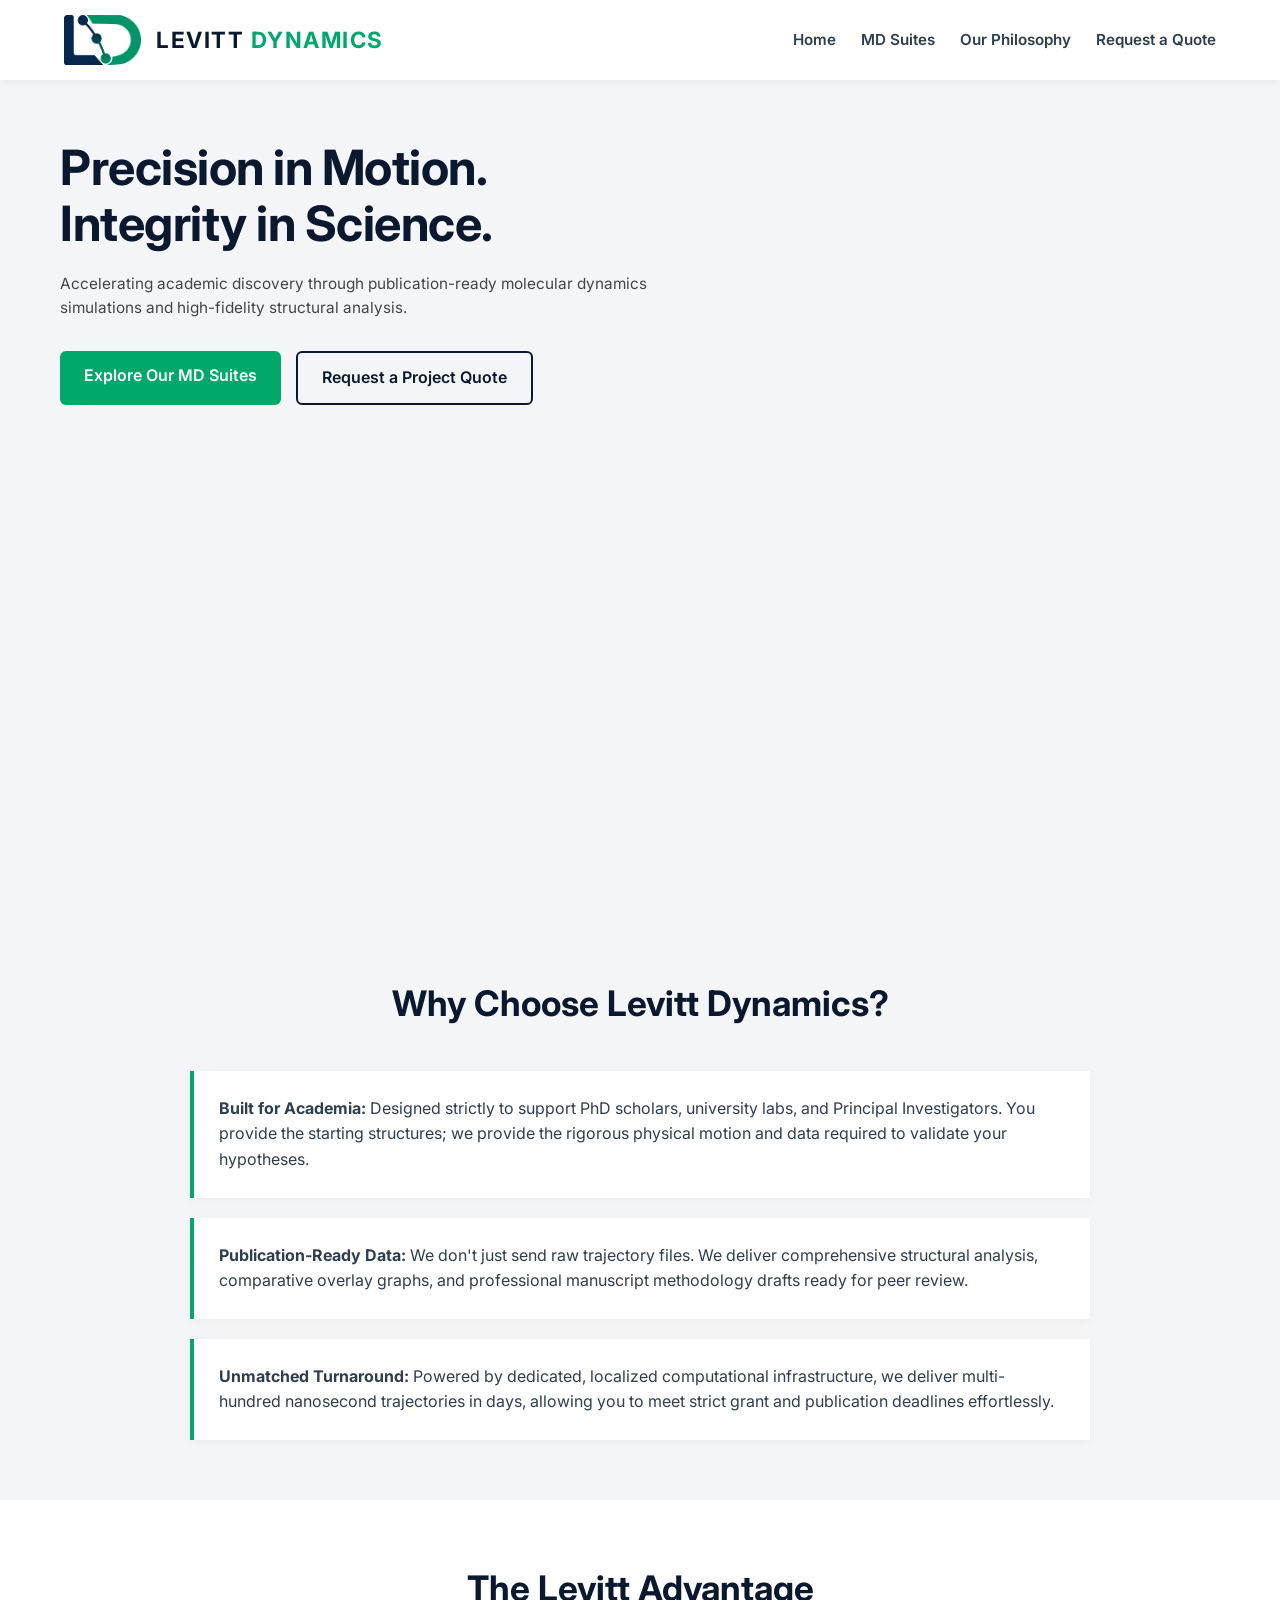
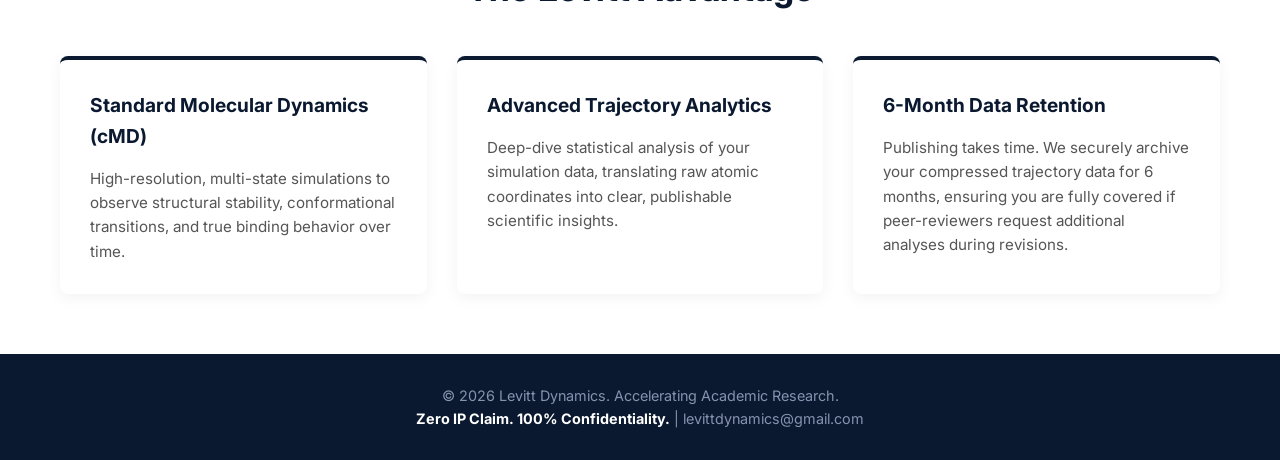
==== index.html @ ce350859 "Restore auto-spin and force strict side-by-side flex layout" ====
<!DOCTYPE html>
<html lang="en">
<head>
    <meta charset="UTF-8">
    <meta name="viewport" content="width=device-width, initial-scale=1.0">
    <meta name="google-site-verification" content="0DZvcTlCJePYdB1PbFu97ZRs6Vz9FszHgH2CLWsVcBQ" />
    <title>Levitt Dynamics | Accelerating Academic Research</title>
    <link rel="stylesheet" href="css/style.css">
    <link href="https://fonts.googleapis.com/css2?family=Inter:wght@300;400;600;700&display=swap" rel="stylesheet">
    <script src="https://3Dmol.org/build/3Dmol-min.js"></script>
    <!-- Favicons (Strictly matched to Google Search & Apple Guidelines) -->
    <link rel="icon" href="/favicon.ico">
    <link rel="apple-touch-icon" href="/assets/logo.png"></head>
<body>

    <!-- 4-Page Navigation Menu with Hamburger -->
    <nav class="navbar">
        <a href="index.html" class="logo-link">
            <div class="logo-container">
                <img src="assets/logo.png" alt="Levitt Dynamics Logo" class="navbar-logo">
                <span class="logo-text"><span class="brand-levitt">LEVITT</span> <span class="brand-dynamics">DYNAMICS</span></span>
            </div>
        </a>
        
        <!-- The 3-Line Button (Hamburger) -->
        <div class="hamburger" id="hamburger">
            <span class="line"></span>
            <span class="line"></span>
            <span class="line"></span>
        </div>

        <ul class="nav-links" id="nav-links">
            <li><a href="index.html">Home</a></li>
            <li><a href="services.html">MD Suites</a></li>
            <li><a href="philosophy.html">Our Philosophy</a></li>
            <li><a href="contact.html">Request a Quote</a></li>
        </ul>
    </nav>

    <!-- Page 1: Hero Section -->
    <header class="hero">
        <div class="hero-content">
            <h1>Precision in Motion.<br><span class="highlight">Integrity in Science.</span></h1>
            <p>Accelerating academic discovery through publication-ready molecular dynamics simulations and high-fidelity structural analysis.</p>
            <div class="button-group">
                <a href="services.html" class="btn-primary">Explore Our MD Suites</a>
                <a href="contact.html" class="btn-secondary">Request a Project Quote</a>
            </div>
        <div class="hero-visual">
            <!-- Added data-spin back to make it auto-rotate! -->
            <div id="molecule-viewer" class="viewer_3Dmoljs" data-pdb="3EQM" data-backgroundcolor="#f4f5f7" data-style="cartoon:color=spectrum" data-spin="axis:y;speed:0.4" data-nomouse="true"></div>
        </div>
    </header>

    <!-- Section 2: Why Choose Levitt Dynamics? -->
    <section>
        <div class="container">
            <h2 class="section-title">Why Choose Levitt Dynamics?</h2>
            <div class="text-block-row">
                <div class="text-block">
                    <strong>Built for Academia:</strong> Designed strictly to support PhD scholars, university labs, and Principal Investigators. You provide the starting structures; we provide the rigorous physical motion and data required to validate your hypotheses.
                </div>
                <div class="text-block">
                    <strong>Publication-Ready Data:</strong> We don't just send raw trajectory files. We deliver comprehensive structural analysis, comparative overlay graphs, and professional manuscript methodology drafts ready for peer review.
                </div>
                <div class="text-block">
                    <strong>Unmatched Turnaround:</strong> Powered by dedicated, localized computational infrastructure, we deliver multi-hundred nanosecond trajectories in days, allowing you to meet strict grant and publication deadlines effortlessly.
                </div>
            </div>
        </div>
    </section>

    <!-- Section 3: The Levitt Advantage -->
    <section style="background-color: var(--text-light);">
        <div class="container">
            <h2 class="section-title">The Levitt Advantage</h2>
            <div class="grid-3">
                <div class="card">
                    <h3>Standard Molecular Dynamics (cMD)</h3>
                    <p>High-resolution, multi-state simulations to observe structural stability, conformational transitions, and true binding behavior over time.</p>
                </div>
                <div class="card">
                    <h3>Advanced Trajectory Analytics</h3>
                    <p>Deep-dive statistical analysis of your simulation data, translating raw atomic coordinates into clear, publishable scientific insights.</p>
                </div>
                <div class="card">
                    <h3>6-Month Data Retention</h3>
                    <p>Publishing takes time. We securely archive your compressed trajectory data for 6 months, ensuring you are fully covered if peer-reviewers request additional analyses during revisions.</p>
                </div>
            </div>
        </div>
    </section>

    <!-- Updated Footer -->
    <footer>
        <p>&copy; 2026 Levitt Dynamics. Accelerating Academic Research.</p>
        <p><strong>Zero IP Claim. 100% Confidentiality.</strong> | levittdynamics@gmail.com</p>
    </footer>
<!-- Mobile Menu Script -->
    <script>
        const hamburger = document.getElementById('hamburger');
        const navLinks = document.getElementById('nav-links');
        
        hamburger.addEventListener('click', () => {
            navLinks.classList.toggle('show');
        });
    </script>
</body>
</html>
</body>
</html>
---- css/style.css ----
/* ========================================= */
/* 1. BASE VARIABLES & RESET (V2)            */
/* ========================================= */
:root {
    --primary-blue: #0A192F; /* Updated to a deeper, dark "Tech" Blue */
    --secondary-green: #00A86B; 
    --accent-blue: #112240; /* Lighter dark blue for shaded boxes */
    --neutral-bg: #f4f5f7; 
    --text-dark: #2c3e50;
    --text-light: #ffffff;
    --text-muted: #8892b0;
}

* {
    margin: 0;
    padding: 0;
    box-sizing: border-box;
    font-family: 'Inter', sans-serif;
}

body {
    background-color: var(--neutral-bg);
    color: var(--text-dark);
    line-height: 1.6;
    overflow-x: hidden; /* ADD THIS LINE to prevent mobile screen wobble */
}
.container {
    max-width: 1200px;
    margin: 0 auto;
    padding: 0 20px;
}

/* ========================================= */
/* 2. NAVIGATION BAR                         */
/* ========================================= */
.navbar {
    display: flex;
    justify-content: space-between;
    align-items: center;
    padding: 15px max(5%, calc((100% - 1200px) / 2));
    background-color: var(--text-light);
    box-shadow: 0 2px 10px rgba(0,0,0,0.05);
    position: relative; 
    z-index: 99999; /* ADD THIS: Forces the navbar to the absolute top layer */
}

.logo-link {
    text-decoration: none;
    color: inherit;
    display: inline-block;
}

.logo-container {
    display: flex;
    align-items: center;
    gap: 15px;
}

.navbar-logo {
    height: 50px;
    width: auto;
    display: block;
}

.logo-text {
    font-size: 1.4rem;
    font-weight: 700;
    letter-spacing: 1.5px;
    white-space: nowrap;
}

.brand-levitt { color: var(--primary-blue); }
.brand-dynamics { color: var(--secondary-green); }

.nav-links {
    list-style: none;
    display: flex;
    gap: 25px;
}

.nav-links a {
    text-decoration: none;
    color: var(--text-dark);
    font-weight: 600;
    font-size: 0.95rem;
    transition: color 0.3s;
}

.nav-links a:hover, .nav-links a.active {
    color: var(--secondary-green);
}
/* Hamburger Menu (3-line button) - Hidden on desktop */
.hamburger {
    display: none;
    flex-direction: column;
    cursor: pointer;
    gap: 5px;
    z-index: 100;
}

.hamburger .line {
    width: 25px;
    height: 3px;
    background-color: var(--primary-blue);
    border-radius: 3px;
    transition: all 0.3s;
}
/* =================================================== */
/* 3. HERO SECTION (STRICT SIDE-BY-SIDE DESKTOP)       */
/* =================================================== */

.hero {
    display: flex !important;
    flex-direction: row !important; /* Forces left-to-right */
    flex-wrap: nowrap !important; /* NEVER allows dropping to the next line */
    align-items: center !important;
    justify-content: space-between !important;
    padding: 60px 20px !important;
    max-width: 1200px !important;
    margin: 0 auto !important;
    gap: 40px !important;
}

.hero-content { 
    width: 55% !important; /* Exactly 55% of the left side */
    position: relative;
    z-index: 10;
}

/* Fluid Heading */
.hero-content h1 {
    font-size: clamp(2.2rem, 3.8vw, 3.4rem);
    color: var(--primary-blue);
    line-height: 1.15;
    margin-bottom: 20px;
    letter-spacing: -0.5px;
}

/* Fluid Body Paragraph */
.hero-content p {
    font-size: clamp(0.95rem, 1.2vw, 1.1rem);
    margin-bottom: 30px;
    color: #444;
    line-height: 1.6;
}

.button-group {
    display: flex;
    gap: 15px;
    flex-wrap: wrap;
}

/* Keep your btn-primary and btn-secondary styles exactly the same here */
.btn-primary, .btn-secondary {
    display: inline-block;
    padding: 12px 24px;
    font-size: 1rem;
    font-weight: 600;
    border-radius: 6px;
    text-decoration: none;
    transition: all 0.25s ease;
    text-align: center;
}

.btn-primary { background-color: var(--secondary-green); color: var(--text-light); }
.btn-primary:hover { background-color: var(--primary-blue); transform: translateY(-2px); }
.btn-secondary { background-color: transparent; color: var(--primary-blue); border: 2px solid var(--primary-blue); }
.btn-secondary:hover { background-color: var(--primary-blue); color: var(--text-light); transform: translateY(-2px); }


/* Strictly locks 3D Molecule into the right side */
.hero-visual {
    width: 45% !important; /* Exactly 45% of the right side */
    height: 450px !important; 
    background-color: transparent !important;
    position: relative;
    z-index: 1;
    pointer-events: none !important; /* Prevents mobile scrolling freeze */
}

#molecule-viewer {
    width: 100% !important;
    height: 100% !important;
    position: absolute;
    top: 0;
    left: 0;
}
/* ========================================= */
/* 4. SECTIONS & GRIDS (HOME & SUITES)       */
/* ========================================= */
section { padding: 60px 0; }

.section-title {
    text-align: center;
    color: var(--primary-blue);
    margin-bottom: 40px;
    font-size: 2.2rem;
}

.grid-3 {
    display: grid;
    grid-template-columns: repeat(3, 1fr);
    gap: 30px;
}

.grid-2 {
    display: grid;
    grid-template-columns: repeat(2, 1fr);
    gap: 30px;
}

/* Base Card Style */
.card {
    background: var(--text-light);
    padding: 30px;
    border-radius: 8px;
    box-shadow: 0 4px 15px rgba(0,0,0,0.05);
    border-top: 4px solid var(--primary-blue);
}

.card h3 {
    color: var(--primary-blue);
    margin-bottom: 15px;
    font-size: 1.2rem;
}

.card p { font-size: 0.95rem; color: #555; }

/* Text Blocks (Why Choose Us) */
.text-block-row {
    display: flex;
    flex-direction: column;
    gap: 20px;
    max-width: 900px;
    margin: 0 auto;
}

.text-block {
    background: #fff;
    padding: 25px;
    border-left: 4px solid var(--secondary-green);
    box-shadow: 0 2px 10px rgba(0,0,0,0.04);
}

/* ========================================= */
/* 5. PAGE HEADERS & SPECIAL BLOCKS          */
/* ========================================= */
.page-header {
    background-color: var(--primary-blue);
    background-image: radial-gradient(circle at right, var(--accent-blue) 0%, var(--primary-blue) 100%);
    color: var(--text-light);
    text-align: center;
    padding: 40px 20px;
}

.page-header h1 { font-size: 2.2rem; margin-bottom: 10px; }
.page-header p { font-size: 1.05rem; color: var(--text-muted); max-width: 800px; margin: 0 auto; }

/* The Core Engine Box */
.core-engine-box {
    background: var(--accent-blue);
    color: var(--text-light);
    padding: 40px;
    border-radius: 8px;
    margin-bottom: 40px;
    box-shadow: 0 10px 30px rgba(0,0,0,0.1);
}

.core-engine-box h3 { color: var(--secondary-green); margin-bottom: 20px; font-size: 1.5rem; }
.core-engine-box ul { list-style: none; }
.core-engine-box li { margin-bottom: 15px; font-size: 1rem; color: #d1d5db; }
.core-engine-box li strong { color: #fff; display: block; margin-bottom: 4px; }

/* MD Suite Cards */
.suite-card {
    background: #fff;
    padding: 30px;
    border-radius: 8px;
    box-shadow: 0 4px 15px rgba(0,0,0,0.05);
    border: 1px solid #eaeaea;
}
.suite-card h3 { display: flex; align-items: center; gap: 10px; color: var(--primary-blue); margin-bottom: 10px; }
.suite-card .suite-subtitle { font-style: italic; color: #666; margin-bottom: 15px; font-size: 0.9rem; }
.suite-card .ideal-for { margin-top: 20px; padding-top: 15px; border-top: 1px solid #eee; font-size: 0.9rem; font-weight: 600; color: var(--primary-blue); }

/* Philosophy Block */
.quote-block {
    max-width: 900px;
    margin: 0 auto;
    text-align: center;
}
.quote-text {
    font-size: 1.4rem;
    font-style: italic;
    color: var(--primary-blue);
    line-height: 1.6;
    margin-bottom: 30px;
    border-left: 5px solid var(--secondary-green);
    padding-left: 20px;
    text-align: left;
}
.quote-subtext {
    font-size: 1.1rem;
    color: #444;
    text-align: left;
}

/* ========================================= */
/* 6. NATIVE CONTACT FORM & PRIVACY BLOCK    */
/* ========================================= */
.privacy-block {
    background: #fdfbf7;
    border: 1px solid #e2d9c3;
    padding: 30px;
    border-radius: 8px;
    margin-bottom: 40px;
}
.privacy-block h3 { color: #856404; margin-bottom: 15px; display: flex; align-items: center; gap: 10px; }
.privacy-block ul { margin-left: 20px; color: #555; }
.privacy-block li { margin-bottom: 10px; font-size: 0.95rem; }
.privacy-block li strong { color: var(--text-dark); }

.custom-form {
    background: #fff;
    padding: 40px;
    border-radius: 8px;
    box-shadow: 0 10px 30px rgba(0,0,0,0.05);
    max-width: 800px;
    margin: 0 auto;
    border-top: 5px solid var(--primary-blue);
}

.form-group { margin-bottom: 25px; }
.form-group label { display: block; font-weight: 600; margin-bottom: 5px; color: var(--primary-blue); }
.form-subtext { display: block; font-size: 0.85rem; color: #666; margin-bottom: 8px; }

.custom-form input, .custom-form select, .custom-form textarea {
    width: 100%;
    padding: 12px 15px;
    border: 1px solid #ccc;
    border-radius: 5px;
    font-size: 1rem;
    background: #fafafa;
}
.custom-form input:focus, .custom-form select:focus, .custom-form textarea:focus {
    outline: none;
    border-color: var(--secondary-green);
    background: #fff;
}
.custom-form button {
    width: 100%;
    padding: 15px;
    background: var(--secondary-green);
    color: #fff;
    border: none;
    border-radius: 5px;
    font-size: 1.1rem;
    font-weight: 700;
    cursor: pointer;
    transition: 0.3s;
}
.custom-form button:hover { background: var(--primary-blue); }

/* Footer */
footer {
    text-align: center;
    padding: 30px;
    background-color: var(--primary-blue);
    color: var(--text-muted);
    font-size: 0.9rem;
}
footer strong { color: #fff; }

/* ========================================= */
/* 7. MOBILE RESPONSIVE STYLES               */
/* ========================================= */
@media (max-width: 768px) {
    /* Stack on mobile phones */
    .hero { 
        flex-direction: column !important; /* Changes left-to-right to top-to-bottom */
        padding: 30px 20px !important; 
        text-align: center !important; 
    }
    
    .navbar-logo { height: 35px; }
    .logo-text { font-size: 1.1rem; }
    
    /* Show the 3-line button */
    .hamburger { display: flex; }
    
    .nav-links { 
        display: none; 
        flex-direction: column; 
        position: absolute;
        top: 100%;
        left: 0;
        width: 100%;
        background-color: var(--text-light);
        padding: 20px;
        box-shadow: 0 4px 10px rgba(0,0,0,0.1);
        z-index: 99999; /* UPDATE THIS: Forces the dropdown over the text */
    }

    /* Shows the dropdown when clicked */
    .nav-links.show { display: flex; }
    .nav-links a { font-size: 1.1rem; padding: 10px 0; display: block; border-bottom: 1px solid #eee; }

    /* THE ULTIMATE 3D SCROLL FIX */
    .hero-visual, 
    .hero-visual canvas, 
    #molecule-viewer {
        pointer-events: none !important;
        touch-action: auto !important; /* This FORCES the browser to allow scrolling! */
    }

    /* Rest of mobile styles */
     .hero-content, .hero-visual {
        width: 100% !important; /* Takes full width on small screens */
    }

    .hero-visual { 
        height: 300px !important; 
    }
    
    .button-group { 
        justify-content: center; 
    }
    .hero-visual { height: 300px; }
    .grid-3, .grid-2 { grid-template-columns: 1fr; }
    .page-header h1 { font-size: 1.8rem; }
    .custom-form { padding: 25px; }
}
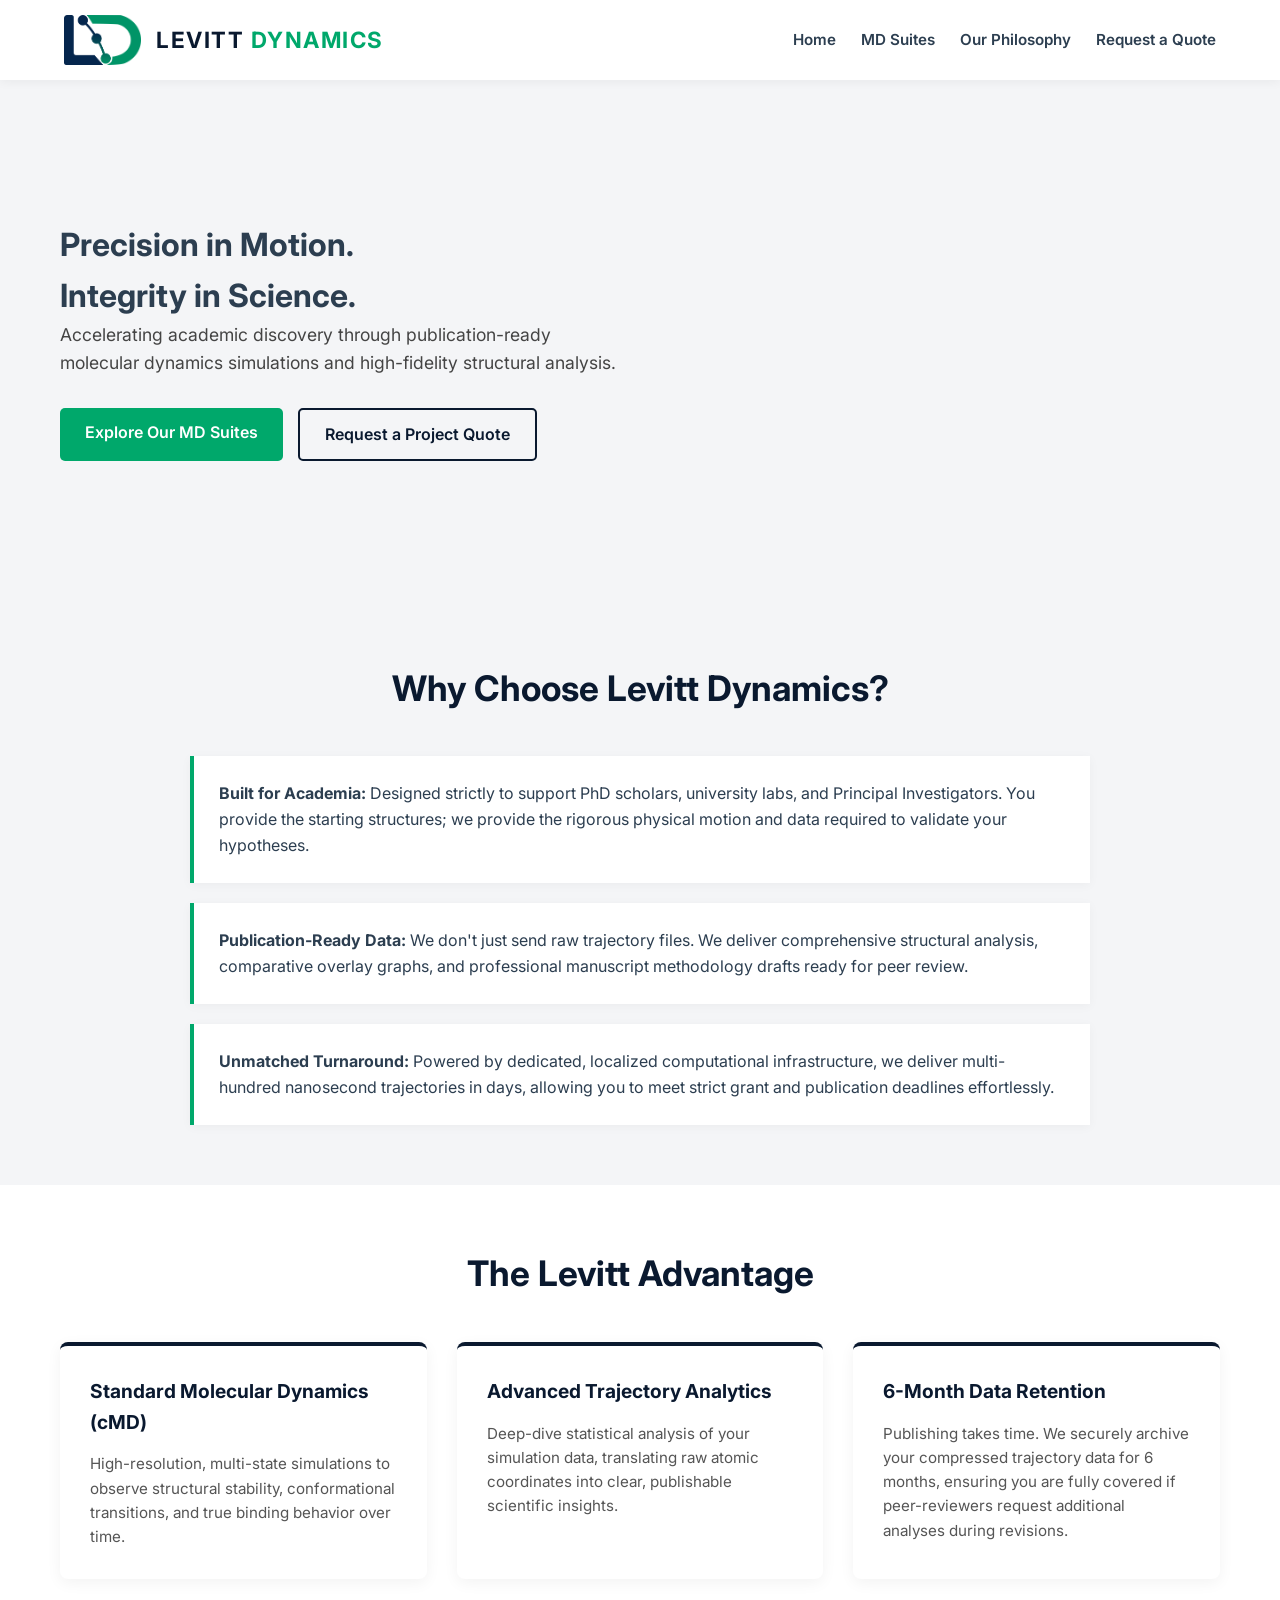
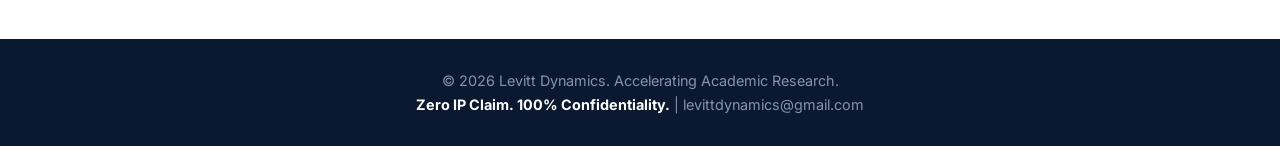
==== commit 2ac89a3e: "3D" ====
--- a/index.html
+++ b/index.html
@@ -3,14 +3,14 @@
 <head>
     <meta charset="UTF-8">
     <meta name="viewport" content="width=device-width, initial-scale=1.0">
-    <meta name="google-site-verification" content="0DZvcTlCJePYdB1PbFu97ZRs6Vz9FszHgH2CLWsVcBQ" />
-    <title>Levitt Dynamics | Accelerating Academic Research</title>
+    <title>Levitt Dynamics | Computational Structural Biology</title>
     <link rel="stylesheet" href="css/style.css">
     <link href="https://fonts.googleapis.com/css2?family=Inter:wght@300;400;600;700&display=swap" rel="stylesheet">
     <script src="https://3Dmol.org/build/3Dmol-min.js"></script>
-    <!-- Favicons (Strictly matched to Google Search & Apple Guidelines) -->
+   <!-- Favicons (Strictly matched to Google Search & Apple Guidelines) -->
     <link rel="icon" href="/favicon.ico">
-    <link rel="apple-touch-icon" href="/assets/logo.png"></head>
+    <link rel="apple-touch-icon" href="/assets/logo.png">
+</head>
 <body>
 
     <!-- 4-Page Navigation Menu with Hamburger -->
@@ -46,9 +46,10 @@
                 <a href="services.html" class="btn-primary">Explore Our MD Suites</a>
                 <a href="contact.html" class="btn-secondary">Request a Project Quote</a>
             </div>
+        </div>
         <div class="hero-visual">
-            <!-- Added data-spin back to make it auto-rotate! -->
-            <div id="molecule-viewer" class="viewer_3Dmoljs" data-pdb="3EQM" data-backgroundcolor="#f4f5f7" data-style="cartoon:color=spectrum" data-spin="axis:y;speed:0.4" data-nomouse="true"></div>
+            <!-- Aromatase (3EQM) - Auto-rotating, seamless background, cartoon & surface styling -->
+            <div id="molecule-viewer" class="viewer_3Dmoljs" data-pdb="3EQM" data-backgroundcolor="#f4f5f7" data-style="cartoon:color=#0A192F" data-surface="opacity:0.2;color:#00A86B" data-spin="axis:y;speed:0.5"></div>
         </div>
     </header>
 
@@ -96,16 +97,6 @@
         <p>&copy; 2026 Levitt Dynamics. Accelerating Academic Research.</p>
         <p><strong>Zero IP Claim. 100% Confidentiality.</strong> | levittdynamics@gmail.com</p>
     </footer>
-<!-- Mobile Menu Script -->
-    <script>
-        const hamburger = document.getElementById('hamburger');
-        const navLinks = document.getElementById('nav-links');
-        
-        hamburger.addEventListener('click', () => {
-            navLinks.classList.toggle('show');
-        });
-    </script>
-</body>
-</html>
+
 </body>
 </html>
--- a/css/style.css
+++ b/css/style.css
@@ -22,8 +22,8 @@
     background-color: var(--neutral-bg);
     color: var(--text-dark);
     line-height: 1.6;
-    overflow-x: hidden; /* ADD THIS LINE to prevent mobile screen wobble */
-}
+}
+
 .container {
     max-width: 1200px;
     margin: 0 auto;
@@ -105,43 +105,35 @@
     border-radius: 3px;
     transition: all 0.3s;
 }
-/* =================================================== */
-/* 3. HERO SECTION (STRICT SIDE-BY-SIDE DESKTOP)       */
-/* =================================================== */
-
+/* ========================================= */
+/* 3. TECH HERO SECTION                      */
+/* ========================================= */
 .hero {
-    display: flex !important;
-    flex-direction: row !important; /* Forces left-to-right */
-    flex-wrap: nowrap !important; /* NEVER allows dropping to the next line */
-    align-items: center !important;
-    justify-content: space-between !important;
-    padding: 60px 20px !important;
-    max-width: 1200px !important;
-    margin: 0 auto !important;
-    gap: 40px !important;
+    display: flex;
+    align-items: center;
+    justify-content: space-between;
+    padding: 60px 20px;
+    max-width: 1200px;
+    margin: 0 auto;
+    min-height: auto;
+    gap: 40px;
 }
 
 .hero-content { 
-    width: 55% !important; /* Exactly 55% of the left side */
+    flex: 1; 
     position: relative;
-    z-index: 10;
-}
-
-/* Fluid Heading */
-.hero-content h1 {
-    font-size: clamp(2.2rem, 3.8vw, 3.4rem);
-    color: var(--primary-blue);
-    line-height: 1.15;
-    margin-bottom: 20px;
-    letter-spacing: -0.5px;
-}
-
-/* Fluid Body Paragraph */
+    z-index: 9999; /* Massive z-index to guarantee buttons are on top */
+}
+.hero-content { 
+    flex: 1; 
+    position: relative;
+    z-index: 10; /* Lowered from 9999 so the menu can drop over it */
+}
+
 .hero-content p {
-    font-size: clamp(0.95rem, 1.2vw, 1.1rem);
+    font-size: 1.1rem;
     margin-bottom: 30px;
     color: #444;
-    line-height: 1.6;
 }
 
 .button-group {
@@ -150,41 +142,53 @@
     flex-wrap: wrap;
 }
 
-/* Keep your btn-primary and btn-secondary styles exactly the same here */
 .btn-primary, .btn-secondary {
     display: inline-block;
-    padding: 12px 24px;
-    font-size: 1rem;
+    padding: 12px 25px;
     font-weight: 600;
-    border-radius: 6px;
+    border-radius: 5px;
     text-decoration: none;
-    transition: all 0.25s ease;
-    text-align: center;
-}
-
-.btn-primary { background-color: var(--secondary-green); color: var(--text-light); }
-.btn-primary:hover { background-color: var(--primary-blue); transform: translateY(-2px); }
-.btn-secondary { background-color: transparent; color: var(--primary-blue); border: 2px solid var(--primary-blue); }
-.btn-secondary:hover { background-color: var(--primary-blue); color: var(--text-light); transform: translateY(-2px); }
-
-
-/* Strictly locks 3D Molecule into the right side */
+    transition: all 0.3s;
+}
+
+.btn-primary {
+    background-color: var(--secondary-green);
+    color: var(--text-light);
+}
+
+.btn-primary:hover { background-color: var(--primary-blue); }
+
+.btn-secondary {
+    background-color: transparent;
+    color: var(--primary-blue);
+    border: 2px solid var(--primary-blue);
+}
+
+.btn-secondary:hover {
+    background-color: var(--primary-blue);
+    color: var(--text-light);
+}
+
+/* 3D Visual Box */
 .hero-visual {
-    width: 45% !important; /* Exactly 45% of the right side */
-    height: 450px !important; 
-    background-color: transparent !important;
+    flex: 1;
+    width: 100%;
+    height: 400px;
+    background-color: transparent;
     position: relative;
-    z-index: 1;
-    pointer-events: none !important; /* Prevents mobile scrolling freeze */
+    z-index: 1; 
+    overflow: hidden;
+    pointer-events: none !important; 
 }
 
 #molecule-viewer {
-    width: 100% !important;
-    height: 100% !important;
+    width: 100%;
+    height: 100%;
     position: absolute;
     top: 0;
     left: 0;
 }
+
 /* ========================================= */
 /* 4. SECTIONS & GRIDS (HOME & SUITES)       */
 /* ========================================= */
@@ -371,15 +375,13 @@
 }
 footer strong { color: #fff; }
 
-/* ========================================= */
-/* 7. MOBILE RESPONSIVE STYLES               */
-/* ========================================= */
 @media (max-width: 768px) {
-    /* Stack on mobile phones */
-    .hero { 
-        flex-direction: column !important; /* Changes left-to-right to top-to-bottom */
-        padding: 30px 20px !important; 
-        text-align: center !important; 
+    /* Navbar with Hamburger Layout */
+    .navbar { 
+        flex-direction: row; /* Keeps logo and button side-by-side */
+        justify-content: space-between; 
+        padding: 15px 20px; 
+        position: relative;
     }
     
     .navbar-logo { height: 35px; }
@@ -388,6 +390,7 @@
     /* Show the 3-line button */
     .hamburger { display: flex; }
     
+    /* Hide links by default, turn into dropdown */
     .nav-links { 
         display: none; 
         flex-direction: column; 
@@ -414,17 +417,9 @@
     }
 
     /* Rest of mobile styles */
-     .hero-content, .hero-visual {
-        width: 100% !important; /* Takes full width on small screens */
-    }
-
-    .hero-visual { 
-        height: 300px !important; 
-    }
-    
-    .button-group { 
-        justify-content: center; 
-    }
+    .hero { flex-direction: column; padding: 30px 20px; text-align: center; }
+    .hero-content h1 { font-size: 2.2rem; }
+    .button-group { justify-content: center; }
     .hero-visual { height: 300px; }
     .grid-3, .grid-2 { grid-template-columns: 1fr; }
     .page-header h1 { font-size: 1.8rem; }
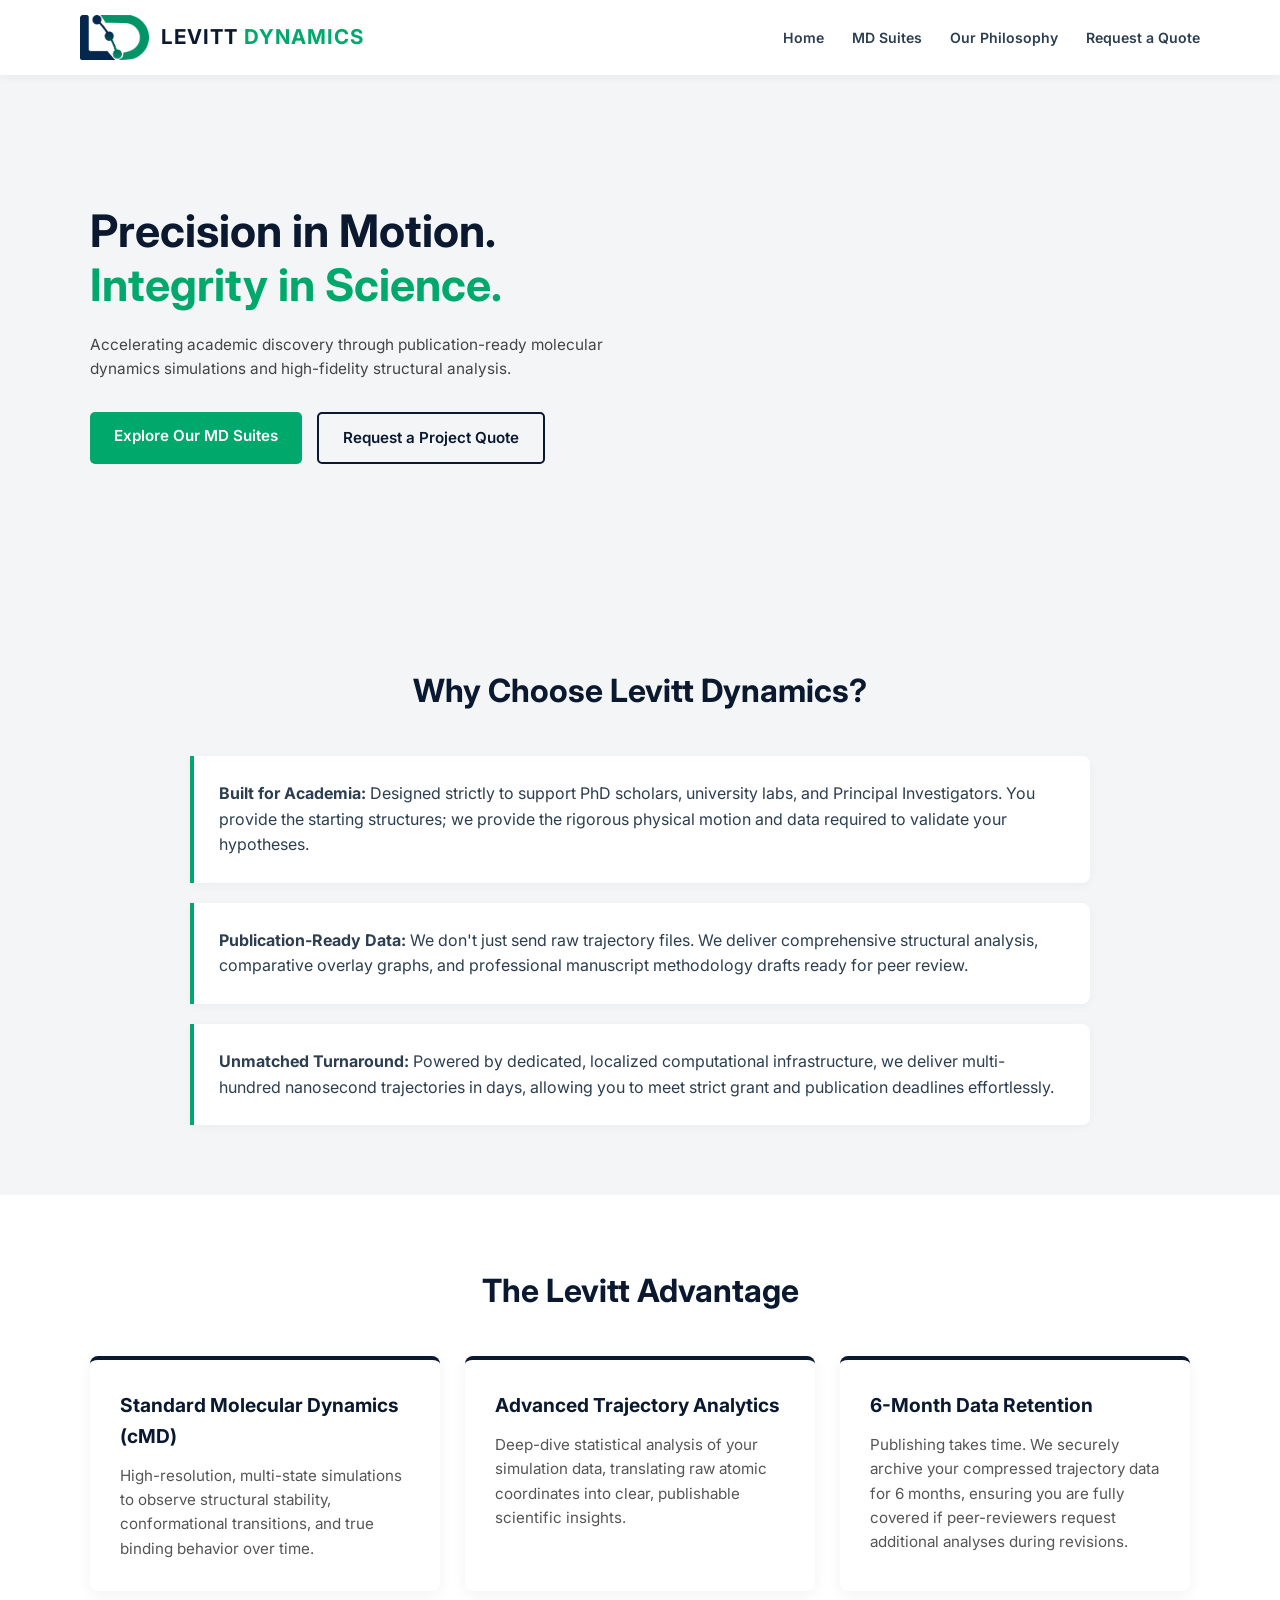
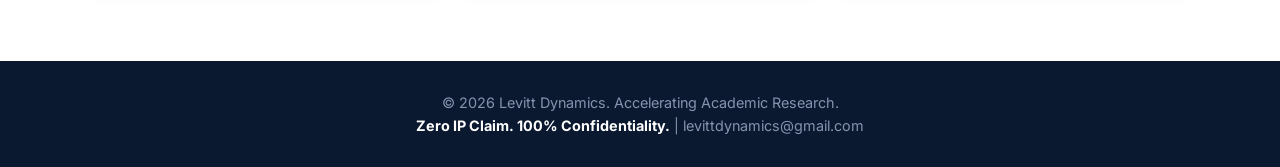
==== commit fc828927: "Add Google standard fluid responsive design for all monitors, laptops, tablets, and phones" ====
--- a/index.html
+++ b/index.html
@@ -3,13 +3,15 @@
 <head>
     <meta charset="UTF-8">
     <meta name="viewport" content="width=device-width, initial-scale=1.0">
-    <title>Levitt Dynamics | Computational Structural Biology</title>
+    <meta name="google-site-verification" content="0DZvcTlCJePYdB1PbFu97ZRs6Vz9FszHgH2CLWsVcBQ" />
+    <title>Levitt Dynamics | Accelerating Academic Research</title>
     <link rel="stylesheet" href="css/style.css">
     <link href="https://fonts.googleapis.com/css2?family=Inter:wght@300;400;600;700&display=swap" rel="stylesheet">
     <script src="https://3Dmol.org/build/3Dmol-min.js"></script>
-   <!-- Favicons (Strictly matched to Google Search & Apple Guidelines) -->
-    <link rel="icon" href="/favicon.ico">
-    <link rel="apple-touch-icon" href="/assets/logo.png">
+   <!-- Favicons for Browser Tabs, Google Search, and Apple Devices -->
+    <link rel="icon" type="image/png" href="/assets/logo.png?v=2">
+    <link rel="shortcut icon" type="image/png" href="/assets/logo.png?v=2">
+    <link rel="apple-touch-icon" href="/assets/logo.png?v=2">
 </head>
 <body>
 
@@ -97,6 +99,16 @@
         <p>&copy; 2026 Levitt Dynamics. Accelerating Academic Research.</p>
         <p><strong>Zero IP Claim. 100% Confidentiality.</strong> | levittdynamics@gmail.com</p>
     </footer>
-
+    <!-- Mobile Menu Script -->
+    <script>
+        const hamburger = document.getElementById('hamburger');
+        const navLinks = document.getElementById('nav-links');
+        
+        hamburger.addEventListener('click', () => {
+            navLinks.classList.toggle('show');
+        });
+    </script>
+</body>
+</html>
 </body>
 </html>
--- a/css/style.css
+++ b/css/style.css
@@ -1,10 +1,10 @@
 /* ========================================= */
-/* 1. BASE VARIABLES & RESET (V2)            */
+/* 1. BASE VARIABLES & FLUID RESET           */
 /* ========================================= */
 :root {
-    --primary-blue: #0A192F; /* Updated to a deeper, dark "Tech" Blue */
+    --primary-blue: #0A192F; 
     --secondary-green: #00A86B; 
-    --accent-blue: #112240; /* Lighter dark blue for shaded boxes */
+    --accent-blue: #112240; 
     --neutral-bg: #f4f5f7; 
     --text-dark: #2c3e50;
     --text-light: #ffffff;
@@ -18,30 +18,38 @@
     font-family: 'Inter', sans-serif;
 }
 
-body {
+html, body {
+    width: 100%;
+    max-width: 100vw;
     background-color: var(--neutral-bg);
     color: var(--text-dark);
     line-height: 1.6;
-}
-
+    overflow-x: hidden;
+}
+
+/* Universal Container: Always keeps safe left/right margins on ALL monitors */
 .container {
+    width: 100%;
     max-width: 1200px;
     margin: 0 auto;
-    padding: 0 20px;
-}
-
-/* ========================================= */
-/* 2. NAVIGATION BAR                         */
+    padding-left: clamp(20px, 5vw, 50px);
+    padding-right: clamp(20px, 5vw, 50px);
+}
+
+/* ========================================= */
+/* 2. UNIVERSAL NAVIGATION BAR               */
 /* ========================================= */
 .navbar {
     display: flex;
     justify-content: space-between;
     align-items: center;
-    padding: 15px max(5%, calc((100% - 1200px) / 2));
+    width: 100%;
+    /* Aligns perfectly with .container on all monitor sizes */
+    padding: 15px max(5vw, calc((100% - 1200px) / 2 + 40px));
     background-color: var(--text-light);
     box-shadow: 0 2px 10px rgba(0,0,0,0.05);
-    position: relative; 
-    z-index: 99999; /* ADD THIS: Forces the navbar to the absolute top layer */
+    position: relative;
+    z-index: 99999;
 }
 
 .logo-link {
@@ -53,19 +61,19 @@
 .logo-container {
     display: flex;
     align-items: center;
-    gap: 15px;
+    gap: 12px;
 }
 
 .navbar-logo {
-    height: 50px;
+    height: clamp(36px, 3.5vw, 48px);
     width: auto;
     display: block;
 }
 
 .logo-text {
-    font-size: 1.4rem;
+    font-size: clamp(1.05rem, 1.6vw, 1.35rem);
     font-weight: 700;
-    letter-spacing: 1.5px;
+    letter-spacing: 1px;
     white-space: nowrap;
 }
 
@@ -75,27 +83,30 @@
 .nav-links {
     list-style: none;
     display: flex;
-    gap: 25px;
+    align-items: center;
+    gap: clamp(15px, 2.2vw, 30px);
 }
 
 .nav-links a {
     text-decoration: none;
     color: var(--text-dark);
     font-weight: 600;
-    font-size: 0.95rem;
+    font-size: clamp(0.88rem, 1vw, 0.98rem);
+    white-space: nowrap;
     transition: color 0.3s;
 }
 
 .nav-links a:hover, .nav-links a.active {
     color: var(--secondary-green);
 }
-/* Hamburger Menu (3-line button) - Hidden on desktop */
+
+/* Hamburger Menu (3-line button) - Hidden on desktop/laptops */
 .hamburger {
     display: none;
     flex-direction: column;
     cursor: pointer;
     gap: 5px;
-    z-index: 100;
+    z-index: 100000;
 }
 
 .hamburger .line {
@@ -105,33 +116,43 @@
     border-radius: 3px;
     transition: all 0.3s;
 }
-/* ========================================= */
-/* 3. TECH HERO SECTION                      */
+
+/* ========================================= */
+/* 3. FLUID HERO SECTION                     */
 /* ========================================= */
 .hero {
     display: flex;
     align-items: center;
     justify-content: space-between;
-    padding: 60px 20px;
+    width: 100%;
     max-width: 1200px;
     margin: 0 auto;
-    min-height: auto;
-    gap: 40px;
+    padding: clamp(30px, 5vw, 60px) clamp(20px, 5vw, 50px);
+    gap: clamp(20px, 4vw, 40px);
+    position: relative;
 }
 
 .hero-content { 
-    flex: 1; 
+    flex: 1.1; 
+    min-width: 280px;
     position: relative;
-    z-index: 9999; /* Massive z-index to guarantee buttons are on top */
-}
-.hero-content { 
-    flex: 1; 
-    position: relative;
-    z-index: 10; /* Lowered from 9999 so the menu can drop over it */
+    z-index: 10;
+}
+
+/* Fluid Typography: Scales smoothly for phones, laptops, and large monitors */
+.hero-content h1 {
+    font-size: clamp(1.9rem, 3.5vw, 2.8rem);
+    color: var(--primary-blue);
+    line-height: 1.2;
+    margin-bottom: 20px;
+}
+
+.highlight {
+    color: var(--secondary-green);
 }
 
 .hero-content p {
-    font-size: 1.1rem;
+    font-size: clamp(0.95rem, 1.2vw, 1.1rem);
     margin-bottom: 30px;
     color: #444;
 }
@@ -144,11 +165,13 @@
 
 .btn-primary, .btn-secondary {
     display: inline-block;
-    padding: 12px 25px;
+    padding: 12px 24px;
     font-weight: 600;
+    font-size: 0.95rem;
     border-radius: 5px;
     text-decoration: none;
     transition: all 0.3s;
+    text-align: center;
 }
 
 .btn-primary {
@@ -171,14 +194,18 @@
 
 /* 3D Visual Box */
 .hero-visual {
-    flex: 1;
-    width: 100%;
-    height: 400px;
+    flex: 0.9;
+    width: 100%;
+    height: clamp(280px, 32vw, 400px);
     background-color: transparent;
     position: relative;
-    z-index: 1; 
+    z-index: 1;
     overflow: hidden;
-    pointer-events: none !important; 
+    pointer-events: none !important;
+}
+
+.hero-visual * {
+    pointer-events: none !important;
 }
 
 #molecule-viewer {
@@ -190,30 +217,33 @@
 }
 
 /* ========================================= */
-/* 4. SECTIONS & GRIDS (HOME & SUITES)       */
-/* ========================================= */
-section { padding: 60px 0; }
+/* 4. SMART AUTO-FIT GRIDS (ALL MONITORS)    */
+/* ========================================= */
+section {
+    padding: clamp(40px, 6vw, 70px) 0;
+}
 
 .section-title {
     text-align: center;
     color: var(--primary-blue);
     margin-bottom: 40px;
-    font-size: 2.2rem;
-}
-
+    font-size: clamp(1.6rem, 2.5vw, 2.2rem);
+}
+
+/* Automatically fits 3, 2, or 1 columns based on monitor width */
 .grid-3 {
     display: grid;
-    grid-template-columns: repeat(3, 1fr);
-    gap: 30px;
-}
-
+    grid-template-columns: repeat(auto-fit, minmax(280px, 1fr));
+    gap: 25px;
+}
+
+/* Automatically fits 2 or 1 columns based on monitor width */
 .grid-2 {
     display: grid;
-    grid-template-columns: repeat(2, 1fr);
-    gap: 30px;
-}
-
-/* Base Card Style */
+    grid-template-columns: repeat(auto-fit, minmax(320px, 1fr));
+    gap: 25px;
+}
+
 .card {
     background: var(--text-light);
     padding: 30px;
@@ -224,13 +254,12 @@
 
 .card h3 {
     color: var(--primary-blue);
-    margin-bottom: 15px;
+    margin-bottom: 12px;
     font-size: 1.2rem;
 }
 
 .card p { font-size: 0.95rem; color: #555; }
 
-/* Text Blocks (Why Choose Us) */
 .text-block-row {
     display: flex;
     flex-direction: column;
@@ -244,6 +273,7 @@
     padding: 25px;
     border-left: 4px solid var(--secondary-green);
     box-shadow: 0 2px 10px rgba(0,0,0,0.04);
+    border-radius: 0 8px 8px 0;
 }
 
 /* ========================================= */
@@ -254,28 +284,35 @@
     background-image: radial-gradient(circle at right, var(--accent-blue) 0%, var(--primary-blue) 100%);
     color: var(--text-light);
     text-align: center;
-    padding: 40px 20px;
-}
-
-.page-header h1 { font-size: 2.2rem; margin-bottom: 10px; }
-.page-header p { font-size: 1.05rem; color: var(--text-muted); max-width: 800px; margin: 0 auto; }
-
-/* The Core Engine Box */
+    padding: clamp(25px, 4vw, 45px) 20px;
+}
+
+.page-header h1 {
+    font-size: clamp(1.5rem, 2.5vw, 2.1rem);
+    margin-bottom: 10px;
+}
+
+.page-header p {
+    font-size: clamp(0.9rem, 1.1vw, 1.05rem);
+    color: var(--text-muted);
+    max-width: 800px;
+    margin: 0 auto;
+}
+
 .core-engine-box {
     background: var(--accent-blue);
     color: var(--text-light);
-    padding: 40px;
+    padding: clamp(25px, 4vw, 40px);
     border-radius: 8px;
     margin-bottom: 40px;
     box-shadow: 0 10px 30px rgba(0,0,0,0.1);
 }
 
-.core-engine-box h3 { color: var(--secondary-green); margin-bottom: 20px; font-size: 1.5rem; }
+.core-engine-box h3 { color: var(--secondary-green); margin-bottom: 20px; font-size: 1.4rem; }
 .core-engine-box ul { list-style: none; }
-.core-engine-box li { margin-bottom: 15px; font-size: 1rem; color: #d1d5db; }
+.core-engine-box li { margin-bottom: 15px; font-size: 0.98rem; color: #d1d5db; }
 .core-engine-box li strong { color: #fff; display: block; margin-bottom: 4px; }
 
-/* MD Suite Cards */
 .suite-card {
     background: #fff;
     padding: 30px;
@@ -283,30 +320,29 @@
     box-shadow: 0 4px 15px rgba(0,0,0,0.05);
     border: 1px solid #eaeaea;
 }
+
 .suite-card h3 { display: flex; align-items: center; gap: 10px; color: var(--primary-blue); margin-bottom: 10px; }
 .suite-card .suite-subtitle { font-style: italic; color: #666; margin-bottom: 15px; font-size: 0.9rem; }
 .suite-card .ideal-for { margin-top: 20px; padding-top: 15px; border-top: 1px solid #eee; font-size: 0.9rem; font-weight: 600; color: var(--primary-blue); }
 
-/* Philosophy Block */
 .quote-block {
     max-width: 900px;
     margin: 0 auto;
-    text-align: center;
-}
+}
+
 .quote-text {
-    font-size: 1.4rem;
+    font-size: clamp(1.1rem, 1.8vw, 1.4rem);
     font-style: italic;
     color: var(--primary-blue);
     line-height: 1.6;
-    margin-bottom: 30px;
+    margin-bottom: 25px;
     border-left: 5px solid var(--secondary-green);
     padding-left: 20px;
-    text-align: left;
-}
+}
+
 .quote-subtext {
-    font-size: 1.1rem;
+    font-size: clamp(0.95rem, 1.2vw, 1.1rem);
     color: #444;
-    text-align: left;
 }
 
 /* ========================================= */
@@ -315,10 +351,11 @@
 .privacy-block {
     background: #fdfbf7;
     border: 1px solid #e2d9c3;
-    padding: 30px;
+    padding: clamp(20px, 3.5vw, 30px);
     border-radius: 8px;
     margin-bottom: 40px;
 }
+
 .privacy-block h3 { color: #856404; margin-bottom: 15px; display: flex; align-items: center; gap: 10px; }
 .privacy-block ul { margin-left: 20px; color: #555; }
 .privacy-block li { margin-bottom: 10px; font-size: 0.95rem; }
@@ -326,7 +363,7 @@
 
 .custom-form {
     background: #fff;
-    padding: 40px;
+    padding: clamp(20px, 4vw, 40px);
     border-radius: 8px;
     box-shadow: 0 10px 30px rgba(0,0,0,0.05);
     max-width: 800px;
@@ -334,7 +371,7 @@
     border-top: 5px solid var(--primary-blue);
 }
 
-.form-group { margin-bottom: 25px; }
+.form-group { margin-bottom: 22px; }
 .form-group label { display: block; font-weight: 600; margin-bottom: 5px; color: var(--primary-blue); }
 .form-subtext { display: block; font-size: 0.85rem; color: #666; margin-bottom: 8px; }
 
@@ -346,11 +383,13 @@
     font-size: 1rem;
     background: #fafafa;
 }
+
 .custom-form input:focus, .custom-form select:focus, .custom-form textarea:focus {
     outline: none;
     border-color: var(--secondary-green);
     background: #fff;
 }
+
 .custom-form button {
     width: 100%;
     padding: 15px;
@@ -358,70 +397,66 @@
     color: #fff;
     border: none;
     border-radius: 5px;
-    font-size: 1.1rem;
+    font-size: 1.05rem;
     font-weight: 700;
     cursor: pointer;
     transition: 0.3s;
 }
+
 .custom-form button:hover { background: var(--primary-blue); }
 
-/* Footer */
 footer {
     text-align: center;
-    padding: 30px;
+    padding: 30px 20px;
     background-color: var(--primary-blue);
     color: var(--text-muted);
     font-size: 0.9rem;
 }
+
 footer strong { color: #fff; }
 
+/* ========================================= */
+/* 7. TABLETS & SMALL LAPTOPS (< 950px)      */
+/* ========================================= */
+@media (max-width: 950px) {
+    .hero {
+        flex-direction: column;
+        text-align: center;
+    }
+    .button-group {
+        justify-content: center;
+    }
+}
+
+/* ========================================= */
+/* 8. MOBILE PHONES (< 768px)                */
+/* ========================================= */
 @media (max-width: 768px) {
-    /* Navbar with Hamburger Layout */
     .navbar { 
-        flex-direction: row; /* Keeps logo and button side-by-side */
+        flex-direction: row; 
         justify-content: space-between; 
         padding: 15px 20px; 
-        position: relative;
     }
     
-    .navbar-logo { height: 35px; }
-    .logo-text { font-size: 1.1rem; }
-    
-    /* Show the 3-line button */
     .hamburger { display: flex; }
     
-    /* Hide links by default, turn into dropdown */
     .nav-links { 
         display: none; 
         flex-direction: column; 
+        align-items: flex-start;
         position: absolute;
         top: 100%;
         left: 0;
         width: 100%;
         background-color: var(--text-light);
-        padding: 20px;
-        box-shadow: 0 4px 10px rgba(0,0,0,0.1);
-        z-index: 99999; /* UPDATE THIS: Forces the dropdown over the text */
+        padding: 15px 25px;
+        box-shadow: 0 8px 15px rgba(0,0,0,0.1);
+        z-index: 99999;
+        gap: 0;
     }
 
-    /* Shows the dropdown when clicked */
     .nav-links.show { display: flex; }
-    .nav-links a { font-size: 1.1rem; padding: 10px 0; display: block; border-bottom: 1px solid #eee; }
-
-    /* THE ULTIMATE 3D SCROLL FIX */
-    .hero-visual, 
-    .hero-visual canvas, 
-    #molecule-viewer {
-        pointer-events: none !important;
-        touch-action: auto !important; /* This FORCES the browser to allow scrolling! */
-    }
-
-    /* Rest of mobile styles */
-    .hero { flex-direction: column; padding: 30px 20px; text-align: center; }
-    .hero-content h1 { font-size: 2.2rem; }
-    .button-group { justify-content: center; }
-    .hero-visual { height: 300px; }
-    .grid-3, .grid-2 { grid-template-columns: 1fr; }
-    .page-header h1 { font-size: 1.8rem; }
-    .custom-form { padding: 25px; }
+    .nav-links li { width: 100%; }
+    .nav-links a { font-size: 1.05rem; padding: 12px 0; display: block; border-bottom: 1px solid #eee; width: 100%; }
+    .btn-primary, .btn-secondary { width: 100%; }
 }
